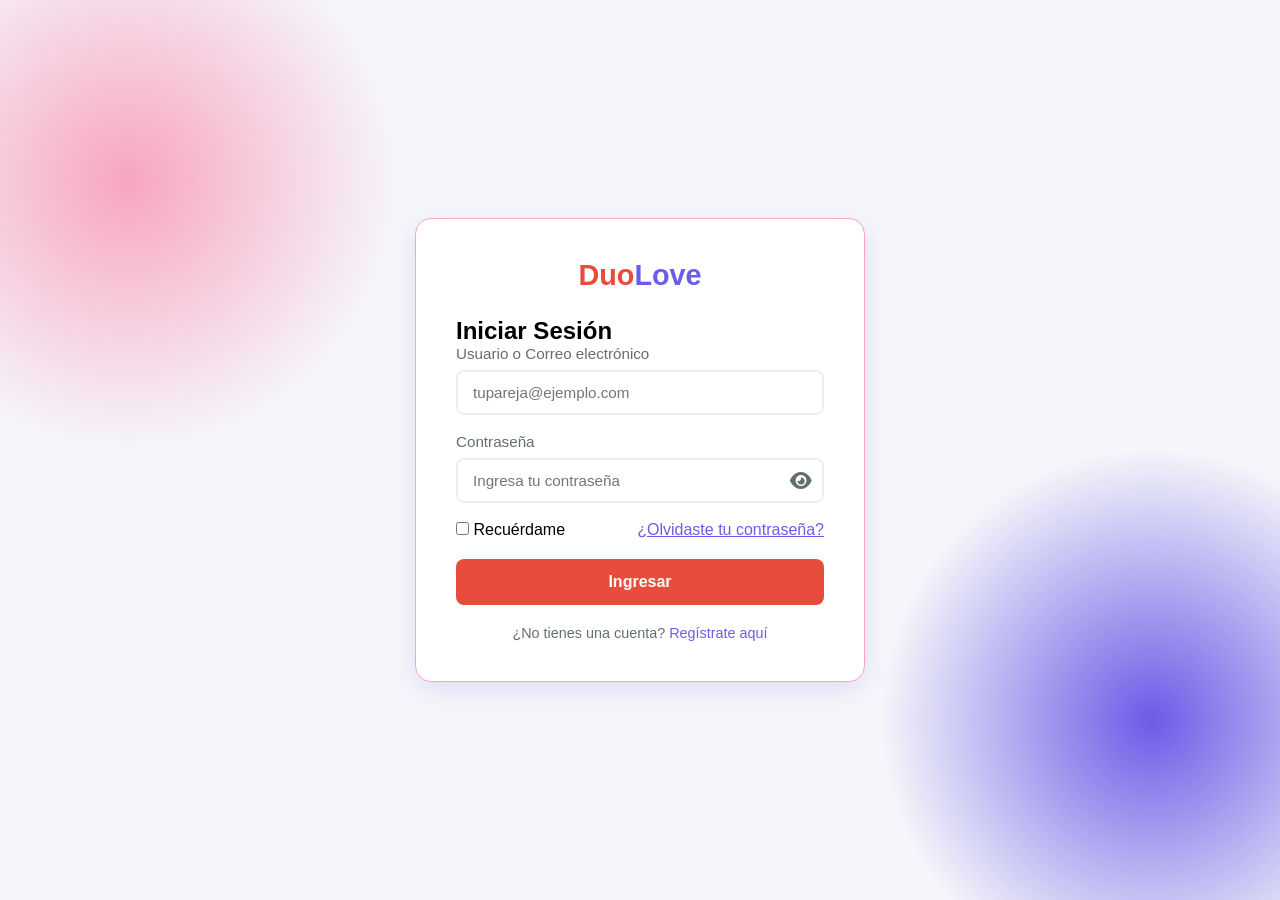
==== profile.html @ de39512e "Add files via upload" ====
<!DOCTYPE html>
<html lang="es">
<head>
    <meta charset="UTF-8">
    <meta name="viewport" content="width=device-width, initial-scale=1.0">
    <title>DuoLove - Perfil</title>
    <link rel="stylesheet" href="styles.css">
    <link rel="stylesheet" href="https://cdnjs.cloudflare.com/ajax/libs/font-awesome/6.0.0-beta3/css/all.min.css">
</head>
<body>
    <div class="profile-container">
        <div class="navbar">
            <div class="logo" style="margin: 0; cursor: pointer;" id="logo">
                <h2 style="font-size: 1.5rem;">Duo<span>Love</span></h2>
            </div>
            <div class="nav-links">
                <a href="profile.html">Perfil</a>
                <a href="stories.html">Historias</a>
                <a href="#" id="logoutBtn">Cerrar Sesión</a>
            </div>
        </div>
        
        <div class="profile-header">
            <h1 class="profile-title" id="profileTitle">Bienvenidos</h1>
            <p>Su espacio de conexión como pareja</p>
        </div>
        
        <div class="profile-info" id="profileInfo">
            <div class="avatar-section">
                <img id="avatarPreview" class="avatar-preview" src="https://via.placeholder.com/120" alt="Avatar">
                <br>
                <label for="avatarUpload" class="avatar-btn">
                    <i class="fas fa-camera"></i> Cambiar Avatar
                </label>
                <input type="file" id="avatarUpload" class="avatar-input" accept="image/*">
            </div>
            
            <div class="info-item">
                <span class="info-label">Correo electrónico:</span>
                <span class="info-value" id="userEmail"></span>
            </div>
            
            <div class="info-item" id="coupleNameItem">
                <span class="info-label">Nombre de pareja:</span>
                <span class="info-value" id="coupleName"></span>
                <input type="text" id="editCoupleName" class="edit-input">
            </div>
            
            <div class="info-item" id="relationshipItem">
                <span class="info-label">Tipo de relación:</span>
                <span class="info-value" id="relationshipType"></span>
                <select id="editRelationshipType" class="edit-input">
                    <option value="standard">Relación romántica</option>
                    <option value="writing">Pareja de escritura</option>
                </select>
            </div>
            
            <div class="info-item">
                <span class="info-label">Miembro desde:</span>
                <span id="joinDate"></span>
            </div>
            
            <div class="info-item">
                <span class="info-label">Días juntos:</span>
                <span id="daysTogether"></span>
            </div>
            
            <div style="display: flex; gap: 10px; margin-top: 20px;">
                <button id="editProfileBtn" class="btn" style="flex: 1;">✏️ Editar Perfil</button>
                <button id="saveProfileBtn" class="btn btn-secondary" style="flex: 1; display: none;">💾 Guardar Cambios</button>
            </div>
        </div>
        
        <div id="resetDemo" style="display: none; margin-top: 20px; text-align: center;">
            <button id="resetAllBtn" style="background-color: var(--danger); color: white; border: none; padding: 10px 20px; border-radius: 8px; cursor: pointer;">
                🗑️ Restablecer Demo (Borrar todos los datos)
            </button>
        </div>
    </div>

    <script>
        let clickCount = 0;
        let clickTimeout;
        
        document.addEventListener('DOMContentLoaded', function() {
            const currentUser = JSON.parse(sessionStorage.getItem('currentUser'));
            
            if (!currentUser) {
                window.location.href = 'login.html';
                return;
            }
            
            // Mostrar datos del usuario
            document.getElementById('profileTitle').textContent = currentUser.coupleName;
            document.getElementById('userEmail').textContent = currentUser.email;
            document.getElementById('coupleName').textContent = currentUser.coupleName;
            document.getElementById('editCoupleName').value = currentUser.coupleName;
            
            const relationshipTypes = {
                'standard': 'Relación romántica',
                'writing': 'Pareja de escritura'
            };
            document.getElementById('relationshipType').textContent = relationshipTypes[currentUser.relationshipType] || currentUser.relationshipType;
            document.getElementById('editRelationshipType').value = currentUser.relationshipType;
            
            const joinDate = new Date(currentUser.joinDate);
            document.getElementById('joinDate').textContent = joinDate.toLocaleDateString('es-ES', {
                year: 'numeric', 
                month: 'long', 
                day: 'numeric'
            });
            
            // Calcular días juntos
            const today = new Date();
            const diffTime = Math.abs(today - joinDate);
            const diffDays = Math.ceil(diffTime / (1000 * 60 * 60 * 24));
            document.getElementById('daysTogether').textContent = `${diffDays} días`;
            
            // Cargar avatar
            if (currentUser.avatar) {
                document.getElementById('avatarPreview').src = currentUser.avatar;
            }
            
            // Subir avatar
            document.getElementById('avatarUpload').addEventListener('change', function(e) {
                const file = e.target.files[0];
                if (file) {
                    const reader = new FileReader();
                    reader.onload = function(event) {
                        const avatarData = event.target.result;
                        document.getElementById('avatarPreview').src = avatarData;
                        currentUser.avatar = avatarData;
                        sessionStorage.setItem('currentUser', JSON.stringify(currentUser));
                        
                        // Actualizar en registeredUsers
                        const registeredUsers = JSON.parse(localStorage.getItem('registeredUsers')) || [];
                        const userIndex = registeredUsers.findIndex(u => u.email === currentUser.email);
                        if (userIndex !== -1) {
                            registeredUsers[userIndex].avatar = avatarData;
                            localStorage.setItem('registeredUsers', JSON.stringify(registeredUsers));
                        }
                    };
                    reader.readAsDataURL(file);
                }
            });
            
            // Editar perfil
            const editBtn = document.getElementById('editProfileBtn');
            const saveBtn = document.getElementById('saveProfileBtn');
            const coupleNameSpan = document.getElementById('coupleName');
            const editCoupleNameInput = document.getElementById('editCoupleName');
            const relationshipSpan = document.getElementById('relationshipType');
            const editRelationshipSelect = document.getElementById('editRelationshipType');
            
            editBtn.addEventListener('click', function() {
                coupleNameSpan.style.display = 'none';
                editCoupleNameInput.style.display = 'inline-block';
                relationshipSpan.style.display = 'none';
                editRelationshipSelect.style.display = 'inline-block';
                editBtn.style.display = 'none';
                saveBtn.style.display = 'block';
            });
            
            saveBtn.addEventListener('click', function() {
                const newCoupleName = editCoupleNameInput.value;
                const newRelationshipType = editRelationshipSelect.value;
                
                coupleNameSpan.textContent = newCoupleName;
                relationshipSpan.textContent = relationshipTypes[newRelationshipType] || newRelationshipType;
                document.getElementById('profileTitle').textContent = newCoupleName;
                
                coupleNameSpan.style.display = 'inline';
                editCoupleNameInput.style.display = 'none';
                relationshipSpan.style.display = 'inline';
                editRelationshipSelect.style.display = 'none';
                editBtn.style.display = 'block';
                saveBtn.style.display = 'none';
                
                // Actualizar sessionStorage
                currentUser.coupleName = newCoupleName;
                currentUser.relationshipType = newRelationshipType;
                sessionStorage.setItem('currentUser', JSON.stringify(currentUser));
                
                // Actualizar localStorage
                const registeredUsers = JSON.parse(localStorage.getItem('registeredUsers')) || [];
                const userIndex = registeredUsers.findIndex(u => u.email === currentUser.email);
                if (userIndex !== -1) {
                    registeredUsers[userIndex].coupleName = newCoupleName;
                    registeredUsers[userIndex].relationshipType = newRelationshipType;
                    localStorage.setItem('registeredUsers', JSON.stringify(registeredUsers));
                }
            });
            
            // Triple clic para reset demo
            const logo = document.getElementById('logo');
            logo.addEventListener('click', function() {
                clickCount++;
                clearTimeout(clickTimeout);
                clickTimeout = setTimeout(() => { clickCount = 0; }, 500);
                
                if (clickCount === 3) {
                    document.getElementById('resetDemo').style.display = 'block';
                    clickCount = 0;
                }
            });
            
            // Resetear todos los datos
            document.getElementById('resetAllBtn').addEventListener('click', function() {
                if (confirm('⚠️ ¿Estás seguro? Esto borrará TODOS los datos de usuarios, historias y configuraciones. Esta acción no se puede deshacer.')) {
                    localStorage.clear();
                    sessionStorage.clear();
                    window.location.href = 'register.html';
                }
            });
            
            // Logout
            document.getElementById('logoutBtn').addEventListener('click', function(e) {
                e.preventDefault();
                sessionStorage.removeItem('currentUser');
                window.location.href = 'login.html';
            });
        });
    </script>
</body>
</html>
---- styles.css ----
:root {
    --primary: #E74C3C;
    --secondary: #F8A5C2;
    --accent: #6C5CE7;
    --light: #F5F6FA;
    --dark: #B33771;
    --text: #2d3436;
    --gray: #636E72;
    --success: #27ae60;
    --warning: #f39c12;
    --danger: #e74c3c;
}

* {
    margin: 0;
    padding: 0;
    box-sizing: border-box;
    font-family: 'Segoe UI', Tahoma, Geneva, Verdana, sans-serif;
}

body {
    background-color: var(--light);
    display: flex;
    justify-content: center;
    align-items: center;
    min-height: 100vh;
    padding: 20px;
    background-image: radial-gradient(circle at 10% 20%, var(--secondary) 0%, transparent 20%),
                      radial-gradient(circle at 90% 80%, var(--accent) 0%, transparent 20%);
}

/* Contenedores */
.container {
    display: flex;
    max-width: 1000px;
    width: 100%;
    border-radius: 20px;
    overflow: hidden;
    box-shadow: 0 15px 30px rgba(0, 0, 0, 0.1);
    flex-direction: column;
}

.login-container {
    background-color: white;
    padding: 40px;
    border-radius: 16px;
    box-shadow: 0 8px 24px rgba(107, 92, 231, 0.15);
    width: 100%;
    max-width: 450px;
    border: 1px solid var(--secondary);
}

.profile-container, .stories-container {
    max-width: 1200px;
    margin: 0 auto;
    padding: 30px;
    width: 100%;
}

/* Secciones */
.welcome-section {
    background: linear-gradient(135deg, var(--dark), var(--primary));
    color: white;
    padding: 40px 30px;
    display: flex;
    flex-direction: column;
    justify-content: center;
    text-align: center;
}

.form-section {
    background-color: white;
    padding: 30px;
}

/* Logo */
.logo {
    text-align: center;
    margin-bottom: 25px;
    cursor: pointer;
}

.logo h2 {
    font-size: 1.8rem;
    color: var(--primary);
    font-weight: 800;
}

.logo span {
    color: var(--accent);
}

/* Formularios */
.form-group {
    margin-bottom: 18px;
    position: relative;
}

.form-group label {
    display: block;
    margin-bottom: 8px;
    color: var(--gray);
    font-weight: 500;
    font-size: 0.95rem;
}

.form-group input {
    width: 100%;
    padding: 12px 15px;
    border: 2px solid #eee;
    border-radius: 8px;
    font-size: 0.95rem;
    transition: all 0.3s;
}

.form-group input:focus {
    border-color: var(--accent);
    outline: none;
    box-shadow: 0 0 0 3px rgba(108, 92, 231, 0.2);
}

.password-wrapper {
    position: relative;
}

.password-toggle {
    position: absolute;
    right: 12px;
    top: 50%;
    transform: translateY(-50%);
    cursor: pointer;
    color: var(--gray);
    font-size: 1.2rem;
}

/* Medidor de contraseña */
.password-strength {
    margin-top: 8px;
    height: 4px;
    border-radius: 2px;
    background-color: #eee;
    overflow: hidden;
}

.strength-bar {
    height: 100%;
    width: 0%;
    transition: all 0.3s;
}

.strength-text {
    font-size: 0.75rem;
    margin-top: 4px;
    color: var(--gray);
}

.strength-weak { background-color: var(--danger); width: 33%; }
.strength-medium { background-color: var(--warning); width: 66%; }
.strength-strong { background-color: var(--success); width: 100%; }

/* Tipo de pareja */
.couple-type {
    display: flex;
    gap: 10px;
    margin-bottom: 20px;
    flex-direction: column;
}

.couple-option {
    flex: 1;
    text-align: center;
}

.couple-option input {
    display: none;
}

.couple-option label {
    display: flex;
    align-items: center;
    justify-content: center;
    padding: 12px;
    border: 2px solid #eee;
    border-radius: 8px;
    cursor: pointer;
    transition: all 0.3s;
    gap: 8px;
}

.couple-option input:checked + label {
    border-color: var(--accent);
    background-color: rgba(108, 92, 231, 0.1);
}

/* Términos */
.terms {
    display: flex;
    align-items: flex-start;
    margin: 20px 0;
}

.terms input {
    margin-right: 10px;
    margin-top: 3px;
}

.terms label {
    color: var(--gray);
    font-size: 0.85rem;
    line-height: 1.4;
    text-align: left;
}

.terms a {
    color: var(--accent);
    text-decoration: none;
}

/* Botones */
.btn {
    width: 100%;
    padding: 14px;
    background-color: var(--primary);
    color: white;
    border: none;
    border-radius: 8px;
    font-size: 1rem;
    font-weight: 600;
    cursor: pointer;
    transition: all 0.3s;
}

.btn:hover {
    background-color: var(--dark);
    transform: translateY(-2px);
}

.btn-secondary {
    background-color: var(--accent);
}

.btn-secondary:hover {
    background-color: var(--dark);
}

/* Mensajes */
.error-message {
    color: var(--danger);
    font-size: 0.8rem;
    margin-top: 5px;
    display: none;
}

.success-message {
    color: var(--success);
    font-size: 0.9rem;
    margin-top: 10px;
    text-align: center;
    display: none;
}

/* Features */
.features {
    list-style: none;
    text-align: left;
    padding: 0 15px;
}

.features li {
    margin-bottom: 12px;
    display: flex;
    align-items: center;
    font-size: 0.9rem;
}

.features li::before {
    content: "❤";
    margin-right: 10px;
    color: var(--secondary);
}

/* Enlaces */
.login-link {
    text-align: center;
    margin-top: 20px;
    color: var(--gray);
    font-size: 0.9rem;
}

.login-link a {
    color: var(--accent);
    text-decoration: none;
    font-weight: 500;
}

/* Perfil */
.profile-header {
    background: linear-gradient(135deg, var(--dark), var(--primary));
    color: white;
    padding: 30px;
    border-radius: 16px;
    text-align: center;
    margin-bottom: 30px;
}

.profile-info {
    background-color: white;
    border-radius: 16px;
    padding: 30px;
    box-shadow: 0 4px 12px rgba(0,0,0,0.1);
}

.info-item {
    margin-bottom: 20px;
    padding: 10px;
    border-bottom: 1px solid #eee;
}

.info-label {
    font-weight: bold;
    color: var(--gray);
    display: inline-block;
    min-width: 150px;
}

/* Avatar */
.avatar-section {
    text-align: center;
    margin-bottom: 30px;
}

.avatar-preview {
    width: 120px;
    height: 120px;
    border-radius: 50%;
    object-fit: cover;
    border: 3px solid var(--primary);
    margin-bottom: 15px;
}

.avatar-input {
    display: none;
}

.avatar-btn {
    background-color: var(--accent);
    color: white;
    padding: 8px 16px;
    border-radius: 8px;
    cursor: pointer;
    display: inline-block;
    font-size: 0.9rem;
}

/* Edit mode */
.edit-mode .info-value {
    display: none;
}

.edit-mode .edit-input {
    display: inline-block;
}

.edit-input {
    display: none;
    padding: 5px 10px;
    border: 1px solid var(--accent);
    border-radius: 4px;
    font-size: 1rem;
}

/* Stories */
.stories-grid {
    display: grid;
    grid-template-columns: 1fr 300px;
    gap: 30px;
}

.feed {
    display: flex;
    flex-direction: column;
    gap: 20px;
}

.story-card {
    background: white;
    border-radius: 16px;
    padding: 20px;
    box-shadow: 0 2px 8px rgba(0,0,0,0.1);
}

.story-header {
    display: flex;
    align-items: center;
    gap: 15px;
    margin-bottom: 15px;
}

.story-avatar {
    width: 50px;
    height: 50px;
    border-radius: 50%;
    object-fit: cover;
}

.story-meta h3 {
    color: var(--primary);
    margin-bottom: 5px;
}

.story-date {
    font-size: 0.8rem;
    color: var(--gray);
}

.story-content {
    margin-bottom: 15px;
    line-height: 1.6;
}

.like-btn {
    background: none;
    border: none;
    cursor: pointer;
    font-size: 1.2rem;
    color: var(--gray);
    transition: all 0.3s;
    display: flex;
    align-items: center;
    gap: 5px;
}

.like-btn:hover {
    color: var(--primary);
    transform: scale(1.1);
}

.like-btn.liked {
    color: var(--primary);
}

/* Sidebar */
.sidebar {
    display: flex;
    flex-direction: column;
    gap: 20px;
}

.challenge-card, .publish-card {
    background: white;
    border-radius: 16px;
    padding: 20px;
    box-shadow: 0 2px 8px rgba(0,0,0,0.1);
}

.challenge-card h3, .publish-card h3 {
    color: var(--primary);
    margin-bottom: 15px;
}

.challenge-text {
    font-size: 1.1rem;
    line-height: 1.5;
    margin: 15px 0;
    padding: 15px;
    background: var(--light);
    border-radius: 8px;
    font-style: italic;
}

textarea {
    width: 100%;
    padding: 12px;
    border: 2px solid #eee;
    border-radius: 8px;
    font-size: 0.95rem;
    resize: vertical;
    margin-bottom: 10px;
}

/* Navbar */
.navbar {
    background: white;
    padding: 15px 30px;
    border-radius: 16px;
    margin-bottom: 30px;
    display: flex;
    justify-content: space-between;
    align-items: center;
    box-shadow: 0 2px 8px rgba(0,0,0,0.1);
}

.nav-links {
    display: flex;
    gap: 20px;
}

.nav-links a {
    color: var(--gray);
    text-decoration: none;
    transition: color 0.3s;
}

.nav-links a:hover {
    color: var(--primary);
}

/* Media Queries */
@media (min-width: 768px) {
    .container {
        flex-direction: row;
    }
    
    .welcome-section {
        padding: 50px;
        text-align: left;
    }
    
    .welcome-section h1 {
        font-size: 2.5rem;
    }
    
    .couple-type {
        flex-direction: row;
        gap: 15px;
    }
    
    .couple-option label {
        flex-direction: column;
        padding: 15px;
    }
    
    .stories-grid {
        grid-template-columns: 1fr 300px;
    }
}

@media (max-width: 768px) {
    .stories-grid {
        grid-template-columns: 1fr;
    }
}
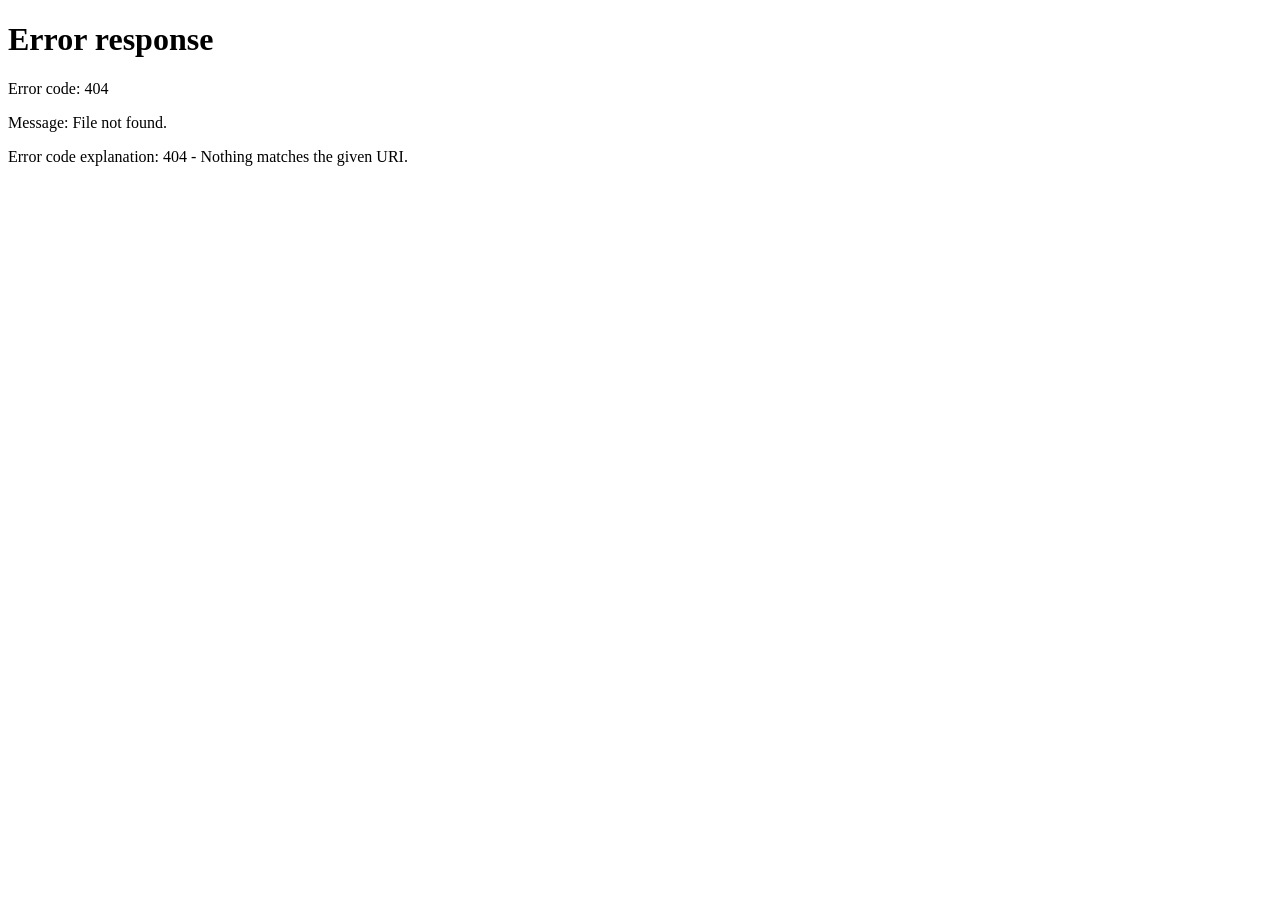
==== commit 8475815e: "Update profile.html" ====
--- a/profile.html
+++ b/profile.html
@@ -86,7 +86,7 @@
             const currentUser = JSON.parse(sessionStorage.getItem('currentUser'));
             
             if (!currentUser) {
-                window.location.href = 'login.html';
+                window.location.href = 'index.html';
                 return;
             }
             
@@ -222,4 +222,4 @@
         });
     </script>
 </body>
-</html>+</html>
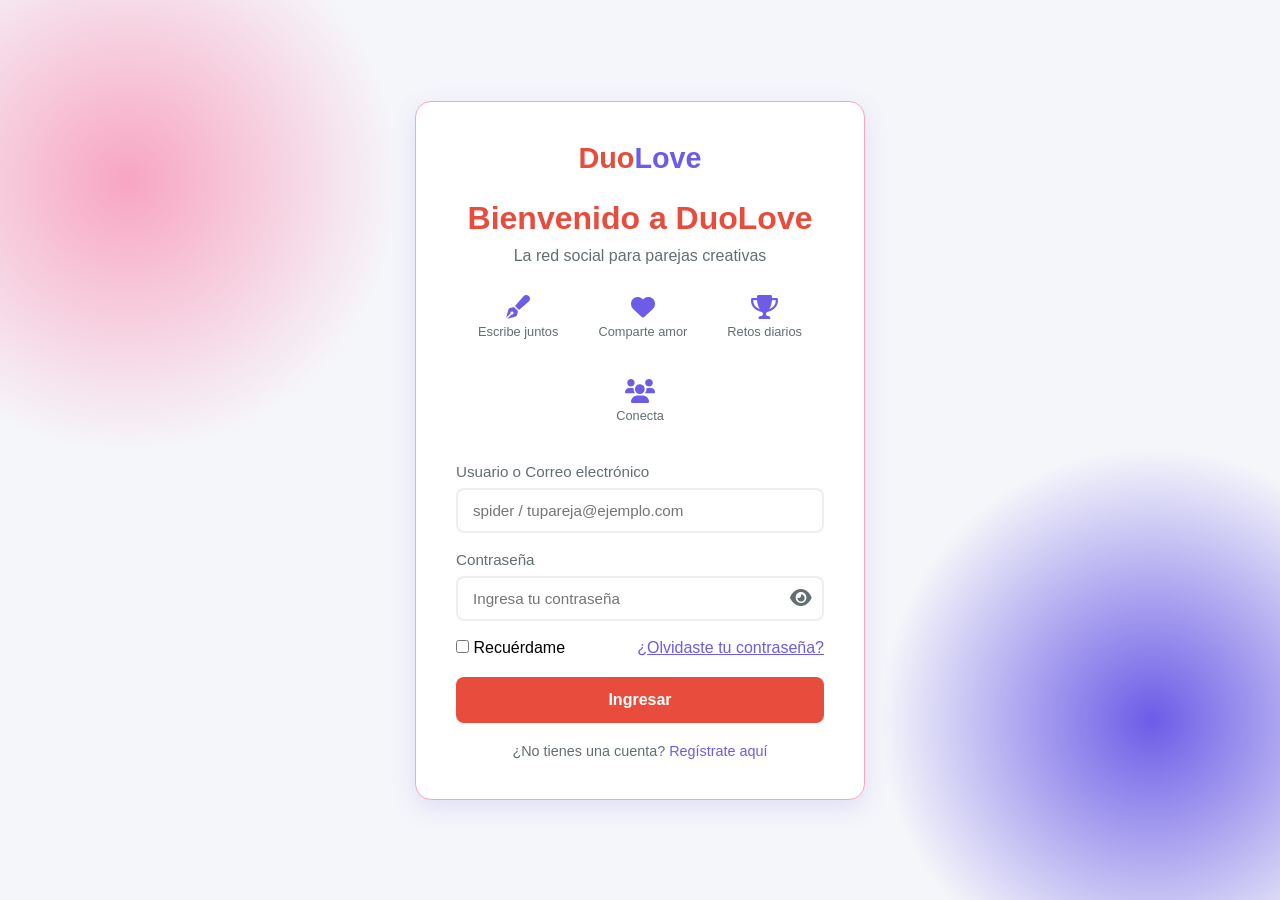
==== commit e26b1789: "Add files via upload" ====
--- a/profile.html
+++ b/profile.html
@@ -14,7 +14,7 @@
                 <h2 style="font-size: 1.5rem;">Duo<span>Love</span></h2>
             </div>
             <div class="nav-links">
-                <a href="profile.html">Perfil</a>
+                <a href="index.html">Perfil</a>
                 <a href="stories.html">Historias</a>
                 <a href="#" id="logoutBtn">Cerrar Sesión</a>
             </div>
@@ -217,9 +217,9 @@
             document.getElementById('logoutBtn').addEventListener('click', function(e) {
                 e.preventDefault();
                 sessionStorage.removeItem('currentUser');
-                window.location.href = 'login.html';
+                window.location.href = 'index.html';
             });
         });
     </script>
 </body>
-</html>
+</html>
